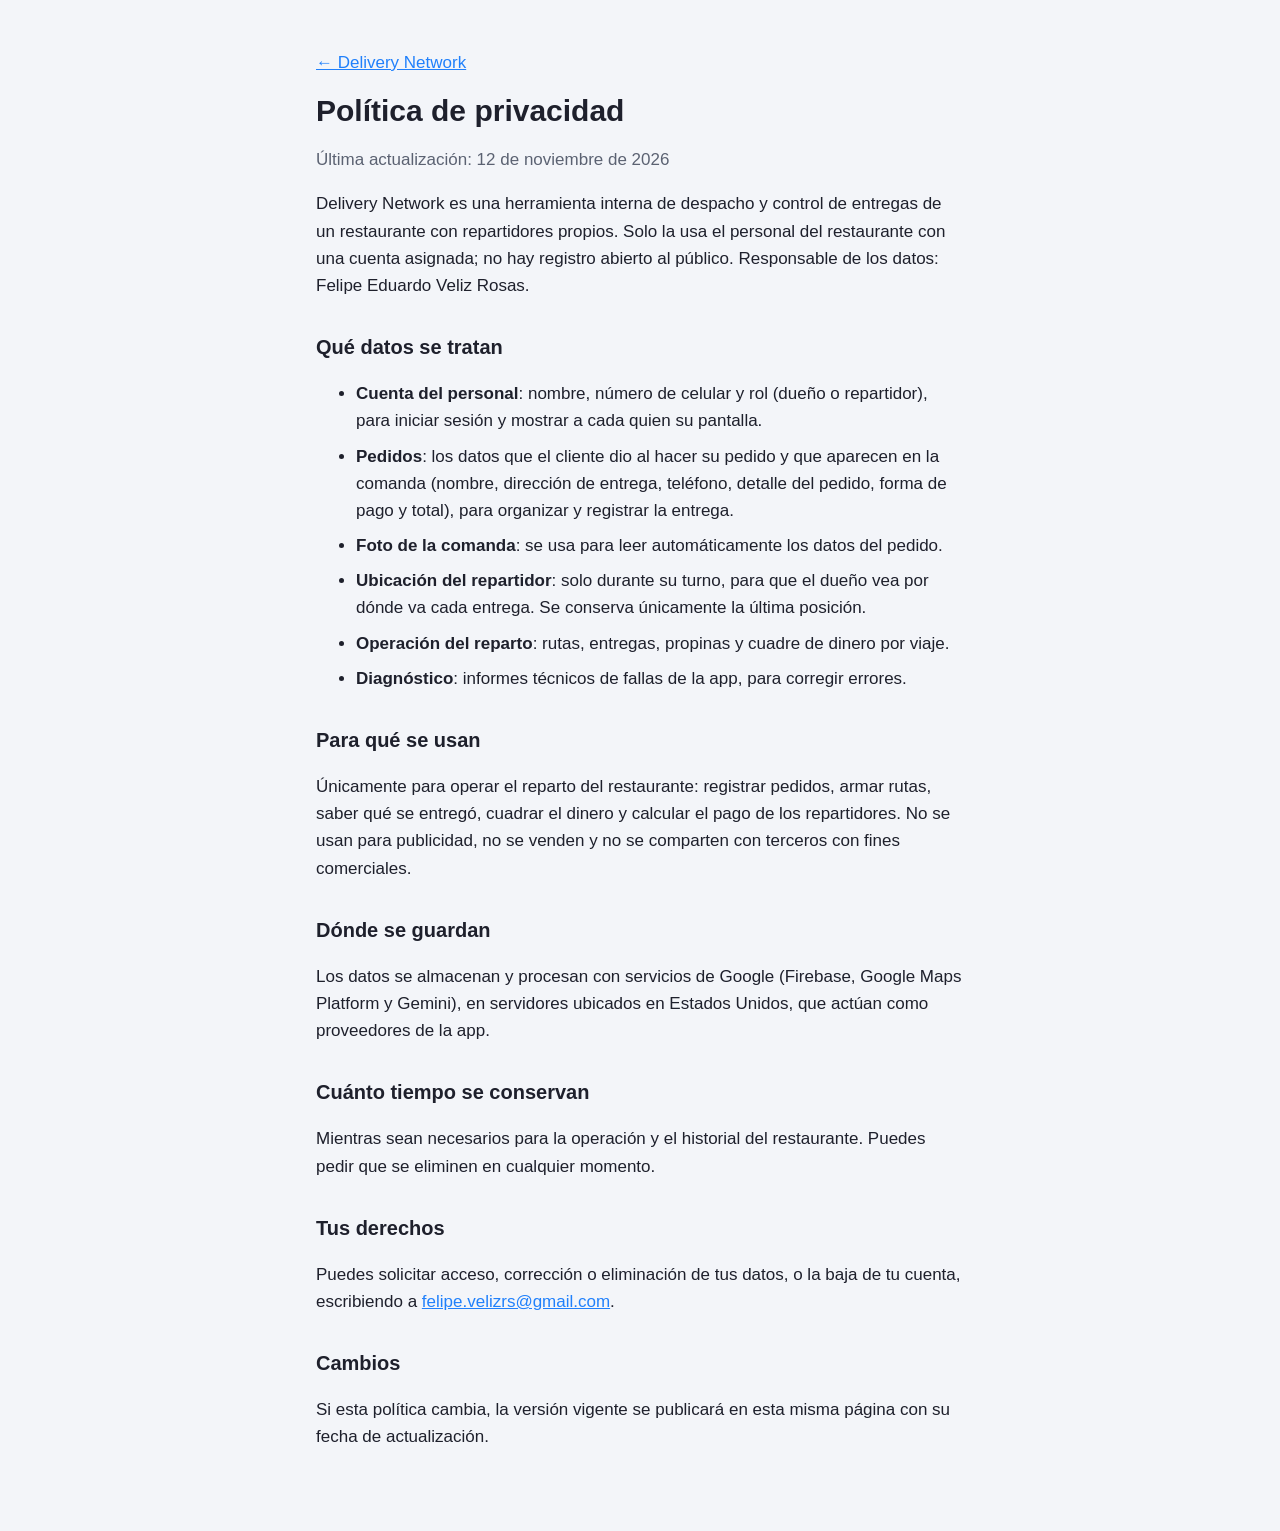
==== privacidad.html @ 831fd179 "Add support page and privacy policy Co-Authored-By: Claude Fable 5.2 <noreply@anthropic.com>" ====
<!doctype html>
<html lang="es">
<head>
<meta charset="utf-8">
<meta name="viewport" content="width=device-width, initial-scale=1">
<title>Política de privacidad — Delivery Network</title>
<link rel="stylesheet" href="style.css">
</head>
<body>
<main>
<p><a href="index.html">← Delivery Network</a></p>
<h1>Política de privacidad</h1>
<p class="muted">Última actualización: 12 de noviembre de 2026</p>

<p>Delivery Network es una herramienta interna de despacho y control de entregas de un restaurante con repartidores propios. Solo la usa el personal del restaurante con una cuenta asignada; no hay registro abierto al público. Responsable de los datos: Felipe Eduardo Veliz Rosas.</p>

<h2>Qué datos se tratan</h2>
<ul>
<li><strong>Cuenta del personal</strong>: nombre, número de celular y rol (dueño o repartidor), para iniciar sesión y mostrar a cada quien su pantalla.</li>
<li><strong>Pedidos</strong>: los datos que el cliente dio al hacer su pedido y que aparecen en la comanda (nombre, dirección de entrega, teléfono, detalle del pedido, forma de pago y total), para organizar y registrar la entrega.</li>
<li><strong>Foto de la comanda</strong>: se usa para leer automáticamente los datos del pedido.</li>
<li><strong>Ubicación del repartidor</strong>: solo durante su turno, para que el dueño vea por dónde va cada entrega. Se conserva únicamente la última posición.</li>
<li><strong>Operación del reparto</strong>: rutas, entregas, propinas y cuadre de dinero por viaje.</li>
<li><strong>Diagnóstico</strong>: informes técnicos de fallas de la app, para corregir errores.</li>
</ul>

<h2>Para qué se usan</h2>
<p>Únicamente para operar el reparto del restaurante: registrar pedidos, armar rutas, saber qué se entregó, cuadrar el dinero y calcular el pago de los repartidores. No se usan para publicidad, no se venden y no se comparten con terceros con fines comerciales.</p>

<h2>Dónde se guardan</h2>
<p>Los datos se almacenan y procesan con servicios de Google (Firebase, Google Maps Platform y Gemini), en servidores ubicados en Estados Unidos, que actúan como proveedores de la app.</p>

<h2>Cuánto tiempo se conservan</h2>
<p>Mientras sean necesarios para la operación y el historial del restaurante. Puedes pedir que se eliminen en cualquier momento.</p>

<h2>Tus derechos</h2>
<p>Puedes solicitar acceso, corrección o eliminación de tus datos, o la baja de tu cuenta, escribiendo a <a href="mailto:felipe.velizrs@gmail.com">felipe.velizrs@gmail.com</a>.</p>

<h2>Cambios</h2>
<p>Si esta política cambia, la versión vigente se publicará en esta misma página con su fecha de actualización.</p>
</main>
</body>
</html>
---- style.css ----
:root { --brand: #2080FB; --ink: #1E202C; --muted: #5b6272; --bg: #f3f5f9; }
* { box-sizing: border-box; }
body { margin: 0; background: var(--bg); color: var(--ink); font: 17px/1.6 -apple-system, BlinkMacSystemFont, "Segoe UI", Roboto, sans-serif; }
main { max-width: 680px; margin: 0 auto; padding: 32px 16px 64px; }
h1 { font-size: 30px; line-height: 1.2; margin: 16px 0 8px; }
h2 { font-size: 20px; margin: 32px 0 8px; }
a { color: var(--brand); }
.muted { color: var(--muted); }
li { margin-bottom: 8px; }
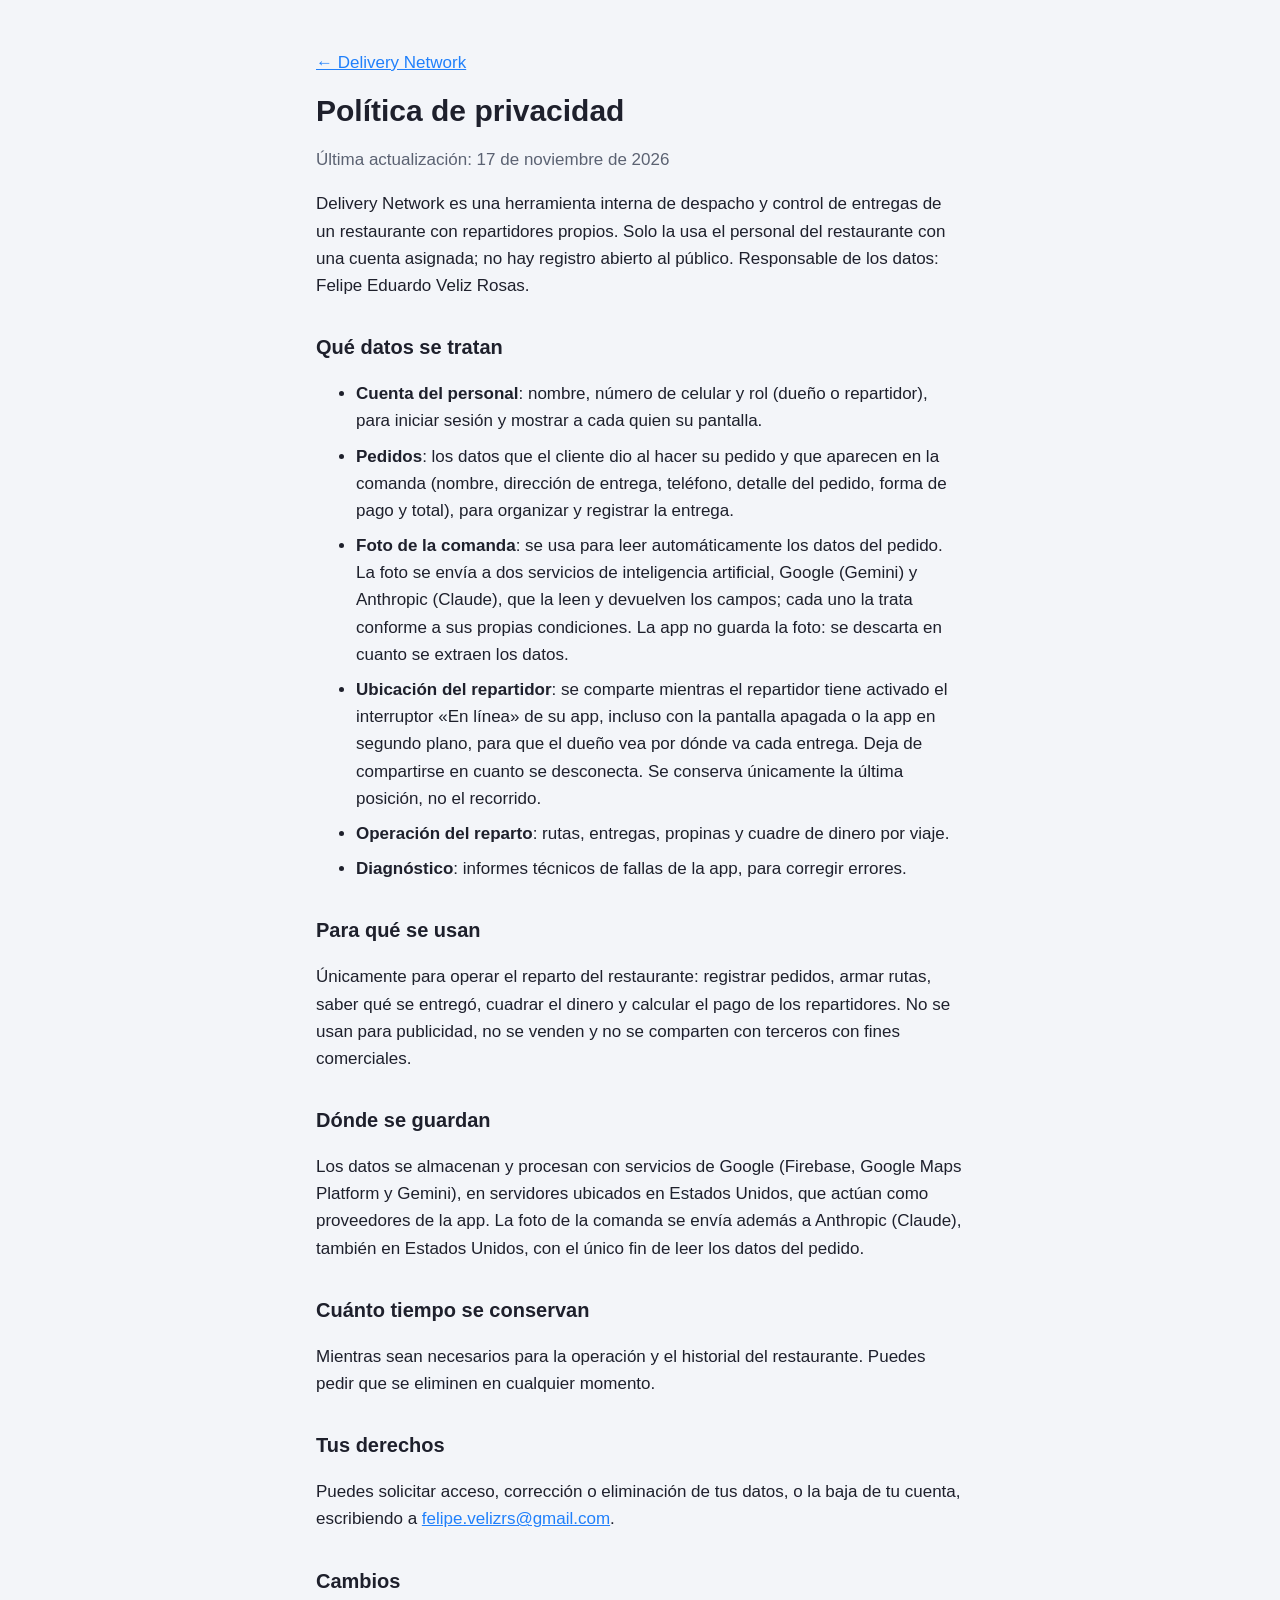
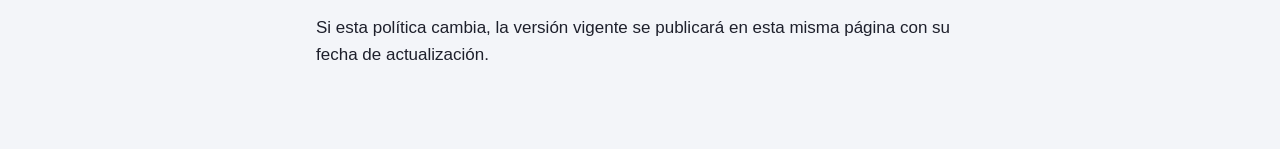
==== commit d522c54b: "Update the privacy policy for location sharing and the dual AI reading Location is shared while the " ====
--- a/privacidad.html
+++ b/privacidad.html
@@ -10,7 +10,7 @@
 <main>
 <p><a href="index.html">← Delivery Network</a></p>
 <h1>Política de privacidad</h1>
-<p class="muted">Última actualización: 12 de noviembre de 2026</p>
+<p class="muted">Última actualización: 17 de noviembre de 2026</p>
 
 <p>Delivery Network es una herramienta interna de despacho y control de entregas de un restaurante con repartidores propios. Solo la usa el personal del restaurante con una cuenta asignada; no hay registro abierto al público. Responsable de los datos: Felipe Eduardo Veliz Rosas.</p>
 
@@ -18,8 +18,8 @@
 <ul>
 <li><strong>Cuenta del personal</strong>: nombre, número de celular y rol (dueño o repartidor), para iniciar sesión y mostrar a cada quien su pantalla.</li>
 <li><strong>Pedidos</strong>: los datos que el cliente dio al hacer su pedido y que aparecen en la comanda (nombre, dirección de entrega, teléfono, detalle del pedido, forma de pago y total), para organizar y registrar la entrega.</li>
-<li><strong>Foto de la comanda</strong>: se usa para leer automáticamente los datos del pedido.</li>
-<li><strong>Ubicación del repartidor</strong>: solo durante su turno, para que el dueño vea por dónde va cada entrega. Se conserva únicamente la última posición.</li>
+<li><strong>Foto de la comanda</strong>: se usa para leer automáticamente los datos del pedido. La foto se envía a dos servicios de inteligencia artificial, Google (Gemini) y Anthropic (Claude), que la leen y devuelven los campos; cada uno la trata conforme a sus propias condiciones. La app no guarda la foto: se descarta en cuanto se extraen los datos.</li>
+<li><strong>Ubicación del repartidor</strong>: se comparte mientras el repartidor tiene activado el interruptor «En línea» de su app, incluso con la pantalla apagada o la app en segundo plano, para que el dueño vea por dónde va cada entrega. Deja de compartirse en cuanto se desconecta. Se conserva únicamente la última posición, no el recorrido.</li>
 <li><strong>Operación del reparto</strong>: rutas, entregas, propinas y cuadre de dinero por viaje.</li>
 <li><strong>Diagnóstico</strong>: informes técnicos de fallas de la app, para corregir errores.</li>
 </ul>
@@ -28,7 +28,7 @@
 <p>Únicamente para operar el reparto del restaurante: registrar pedidos, armar rutas, saber qué se entregó, cuadrar el dinero y calcular el pago de los repartidores. No se usan para publicidad, no se venden y no se comparten con terceros con fines comerciales.</p>
 
 <h2>Dónde se guardan</h2>
-<p>Los datos se almacenan y procesan con servicios de Google (Firebase, Google Maps Platform y Gemini), en servidores ubicados en Estados Unidos, que actúan como proveedores de la app.</p>
+<p>Los datos se almacenan y procesan con servicios de Google (Firebase, Google Maps Platform y Gemini), en servidores ubicados en Estados Unidos, que actúan como proveedores de la app. La foto de la comanda se envía además a Anthropic (Claude), también en Estados Unidos, con el único fin de leer los datos del pedido.</p>
 
 <h2>Cuánto tiempo se conservan</h2>
 <p>Mientras sean necesarios para la operación y el historial del restaurante. Puedes pedir que se eliminen en cualquier momento.</p>
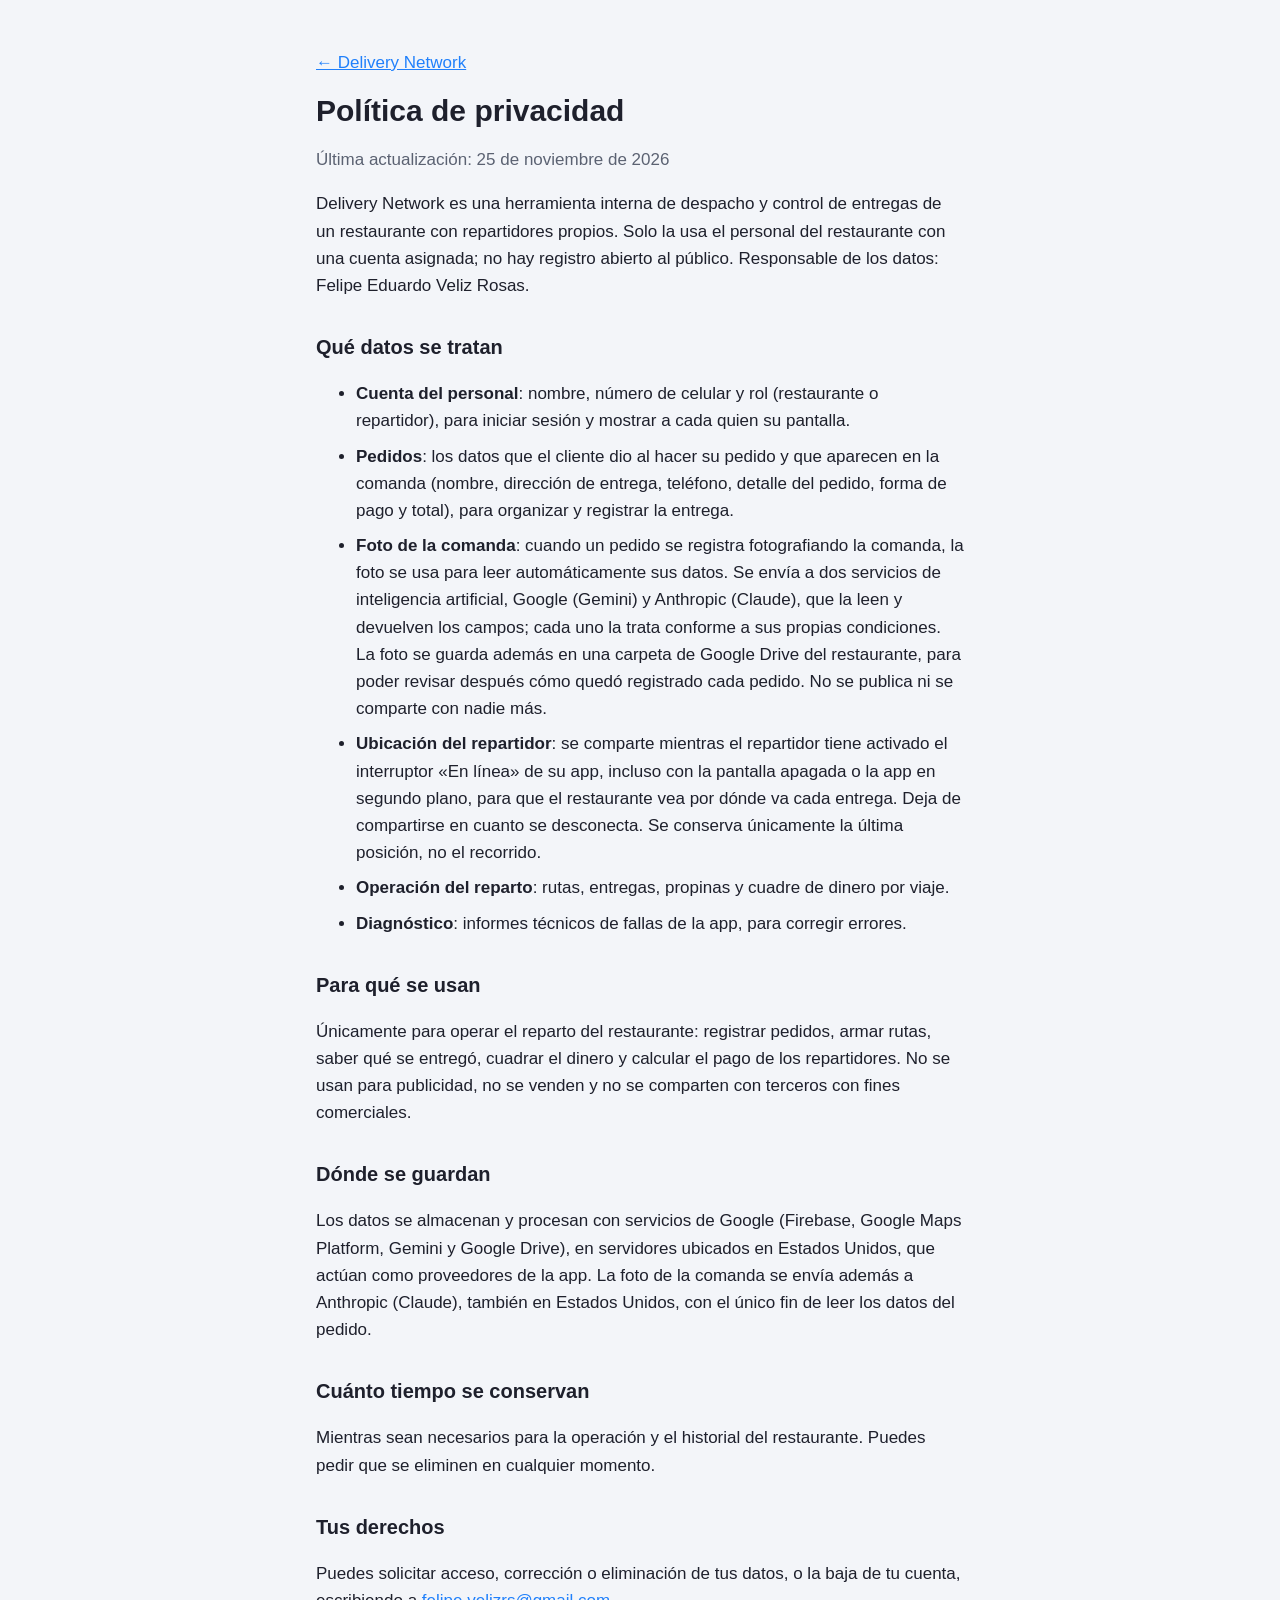
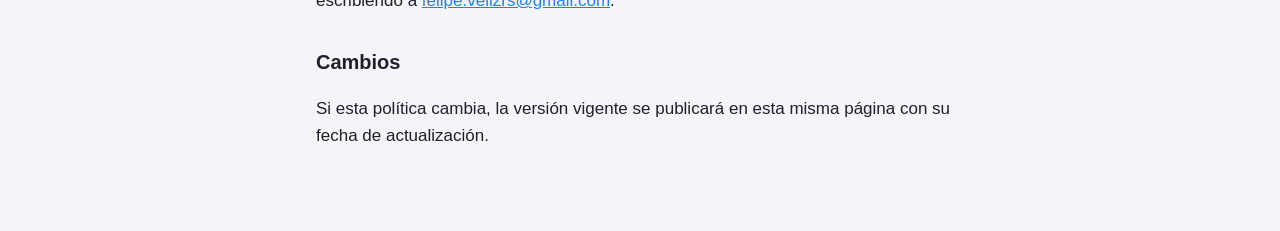
==== commit fd135ceb: "Say that the ticket photo is kept in Drive, and stop saying "dueño" The policy claimed the app disca" ====
--- a/privacidad.html
+++ b/privacidad.html
@@ -10,16 +10,16 @@
 <main>
 <p><a href="index.html">← Delivery Network</a></p>
 <h1>Política de privacidad</h1>
-<p class="muted">Última actualización: 17 de noviembre de 2026</p>
+<p class="muted">Última actualización: 25 de noviembre de 2026</p>
 
 <p>Delivery Network es una herramienta interna de despacho y control de entregas de un restaurante con repartidores propios. Solo la usa el personal del restaurante con una cuenta asignada; no hay registro abierto al público. Responsable de los datos: Felipe Eduardo Veliz Rosas.</p>
 
 <h2>Qué datos se tratan</h2>
 <ul>
-<li><strong>Cuenta del personal</strong>: nombre, número de celular y rol (dueño o repartidor), para iniciar sesión y mostrar a cada quien su pantalla.</li>
+<li><strong>Cuenta del personal</strong>: nombre, número de celular y rol (restaurante o repartidor), para iniciar sesión y mostrar a cada quien su pantalla.</li>
 <li><strong>Pedidos</strong>: los datos que el cliente dio al hacer su pedido y que aparecen en la comanda (nombre, dirección de entrega, teléfono, detalle del pedido, forma de pago y total), para organizar y registrar la entrega.</li>
-<li><strong>Foto de la comanda</strong>: se usa para leer automáticamente los datos del pedido. La foto se envía a dos servicios de inteligencia artificial, Google (Gemini) y Anthropic (Claude), que la leen y devuelven los campos; cada uno la trata conforme a sus propias condiciones. La app no guarda la foto: se descarta en cuanto se extraen los datos.</li>
-<li><strong>Ubicación del repartidor</strong>: se comparte mientras el repartidor tiene activado el interruptor «En línea» de su app, incluso con la pantalla apagada o la app en segundo plano, para que el dueño vea por dónde va cada entrega. Deja de compartirse en cuanto se desconecta. Se conserva únicamente la última posición, no el recorrido.</li>
+<li><strong>Foto de la comanda</strong>: cuando un pedido se registra fotografiando la comanda, la foto se usa para leer automáticamente sus datos. Se envía a dos servicios de inteligencia artificial, Google (Gemini) y Anthropic (Claude), que la leen y devuelven los campos; cada uno la trata conforme a sus propias condiciones. La foto se guarda además en una carpeta de Google Drive del restaurante, para poder revisar después cómo quedó registrado cada pedido. No se publica ni se comparte con nadie más.</li>
+<li><strong>Ubicación del repartidor</strong>: se comparte mientras el repartidor tiene activado el interruptor «En línea» de su app, incluso con la pantalla apagada o la app en segundo plano, para que el restaurante vea por dónde va cada entrega. Deja de compartirse en cuanto se desconecta. Se conserva únicamente la última posición, no el recorrido.</li>
 <li><strong>Operación del reparto</strong>: rutas, entregas, propinas y cuadre de dinero por viaje.</li>
 <li><strong>Diagnóstico</strong>: informes técnicos de fallas de la app, para corregir errores.</li>
 </ul>
@@ -28,7 +28,7 @@
 <p>Únicamente para operar el reparto del restaurante: registrar pedidos, armar rutas, saber qué se entregó, cuadrar el dinero y calcular el pago de los repartidores. No se usan para publicidad, no se venden y no se comparten con terceros con fines comerciales.</p>
 
 <h2>Dónde se guardan</h2>
-<p>Los datos se almacenan y procesan con servicios de Google (Firebase, Google Maps Platform y Gemini), en servidores ubicados en Estados Unidos, que actúan como proveedores de la app. La foto de la comanda se envía además a Anthropic (Claude), también en Estados Unidos, con el único fin de leer los datos del pedido.</p>
+<p>Los datos se almacenan y procesan con servicios de Google (Firebase, Google Maps Platform, Gemini y Google Drive), en servidores ubicados en Estados Unidos, que actúan como proveedores de la app. La foto de la comanda se envía además a Anthropic (Claude), también en Estados Unidos, con el único fin de leer los datos del pedido.</p>
 
 <h2>Cuánto tiempo se conservan</h2>
 <p>Mientras sean necesarios para la operación y el historial del restaurante. Puedes pedir que se eliminen en cualquier momento.</p>
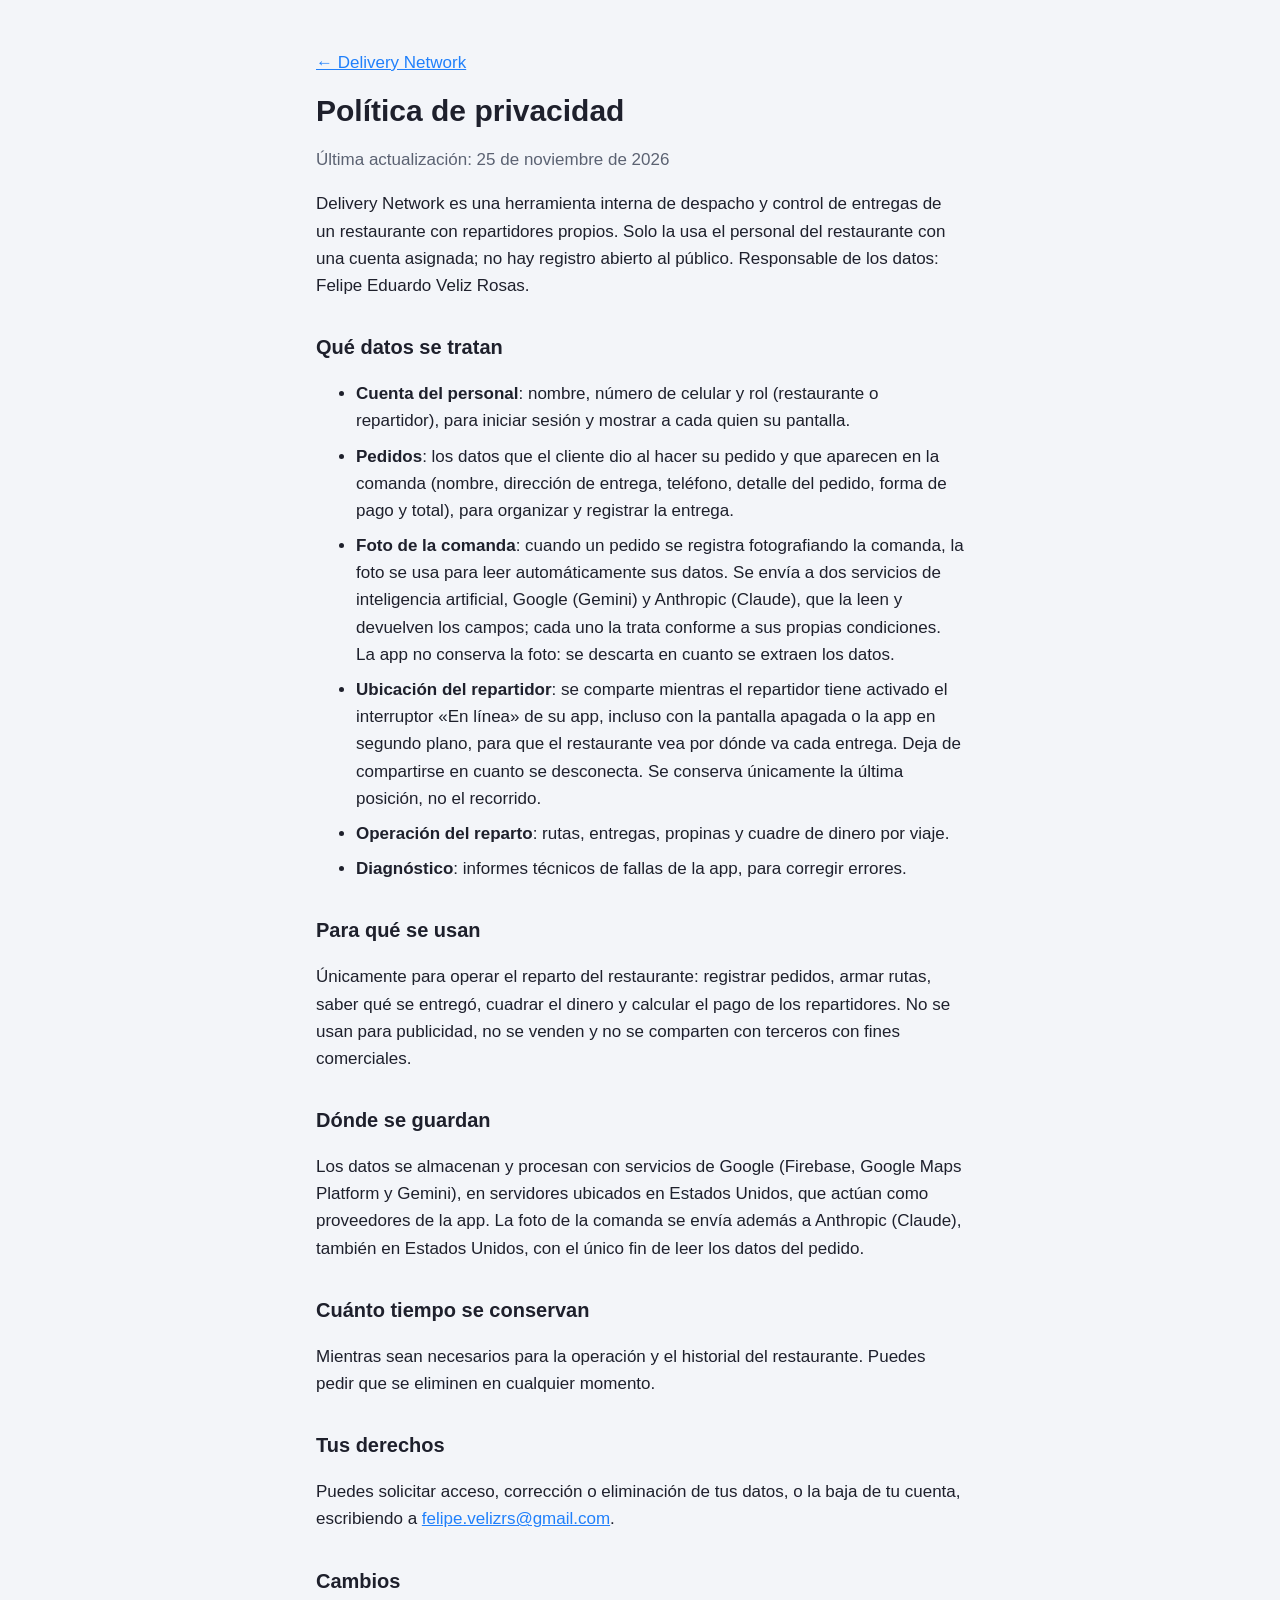
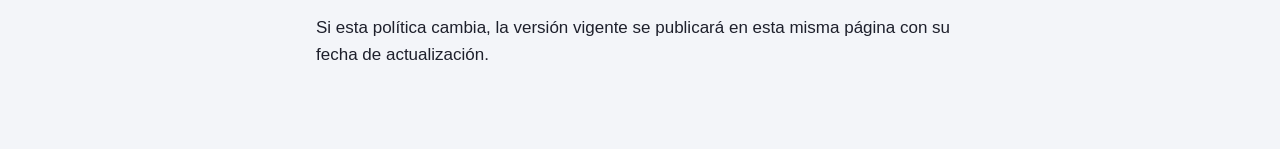
==== commit b19b6436: "Say again that the ticket photo is not kept The archive that copied every ticket photo to the restau" ====
--- a/privacidad.html
+++ b/privacidad.html
@@ -18,7 +18,7 @@
 <ul>
 <li><strong>Cuenta del personal</strong>: nombre, número de celular y rol (restaurante o repartidor), para iniciar sesión y mostrar a cada quien su pantalla.</li>
 <li><strong>Pedidos</strong>: los datos que el cliente dio al hacer su pedido y que aparecen en la comanda (nombre, dirección de entrega, teléfono, detalle del pedido, forma de pago y total), para organizar y registrar la entrega.</li>
-<li><strong>Foto de la comanda</strong>: cuando un pedido se registra fotografiando la comanda, la foto se usa para leer automáticamente sus datos. Se envía a dos servicios de inteligencia artificial, Google (Gemini) y Anthropic (Claude), que la leen y devuelven los campos; cada uno la trata conforme a sus propias condiciones. La foto se guarda además en una carpeta de Google Drive del restaurante, para poder revisar después cómo quedó registrado cada pedido. No se publica ni se comparte con nadie más.</li>
+<li><strong>Foto de la comanda</strong>: cuando un pedido se registra fotografiando la comanda, la foto se usa para leer automáticamente sus datos. Se envía a dos servicios de inteligencia artificial, Google (Gemini) y Anthropic (Claude), que la leen y devuelven los campos; cada uno la trata conforme a sus propias condiciones. La app no conserva la foto: se descarta en cuanto se extraen los datos.</li>
 <li><strong>Ubicación del repartidor</strong>: se comparte mientras el repartidor tiene activado el interruptor «En línea» de su app, incluso con la pantalla apagada o la app en segundo plano, para que el restaurante vea por dónde va cada entrega. Deja de compartirse en cuanto se desconecta. Se conserva únicamente la última posición, no el recorrido.</li>
 <li><strong>Operación del reparto</strong>: rutas, entregas, propinas y cuadre de dinero por viaje.</li>
 <li><strong>Diagnóstico</strong>: informes técnicos de fallas de la app, para corregir errores.</li>
@@ -28,7 +28,7 @@
 <p>Únicamente para operar el reparto del restaurante: registrar pedidos, armar rutas, saber qué se entregó, cuadrar el dinero y calcular el pago de los repartidores. No se usan para publicidad, no se venden y no se comparten con terceros con fines comerciales.</p>
 
 <h2>Dónde se guardan</h2>
-<p>Los datos se almacenan y procesan con servicios de Google (Firebase, Google Maps Platform, Gemini y Google Drive), en servidores ubicados en Estados Unidos, que actúan como proveedores de la app. La foto de la comanda se envía además a Anthropic (Claude), también en Estados Unidos, con el único fin de leer los datos del pedido.</p>
+<p>Los datos se almacenan y procesan con servicios de Google (Firebase, Google Maps Platform y Gemini), en servidores ubicados en Estados Unidos, que actúan como proveedores de la app. La foto de la comanda se envía además a Anthropic (Claude), también en Estados Unidos, con el único fin de leer los datos del pedido.</p>
 
 <h2>Cuánto tiempo se conservan</h2>
 <p>Mientras sean necesarios para la operación y el historial del restaurante. Puedes pedir que se eliminen en cualquier momento.</p>
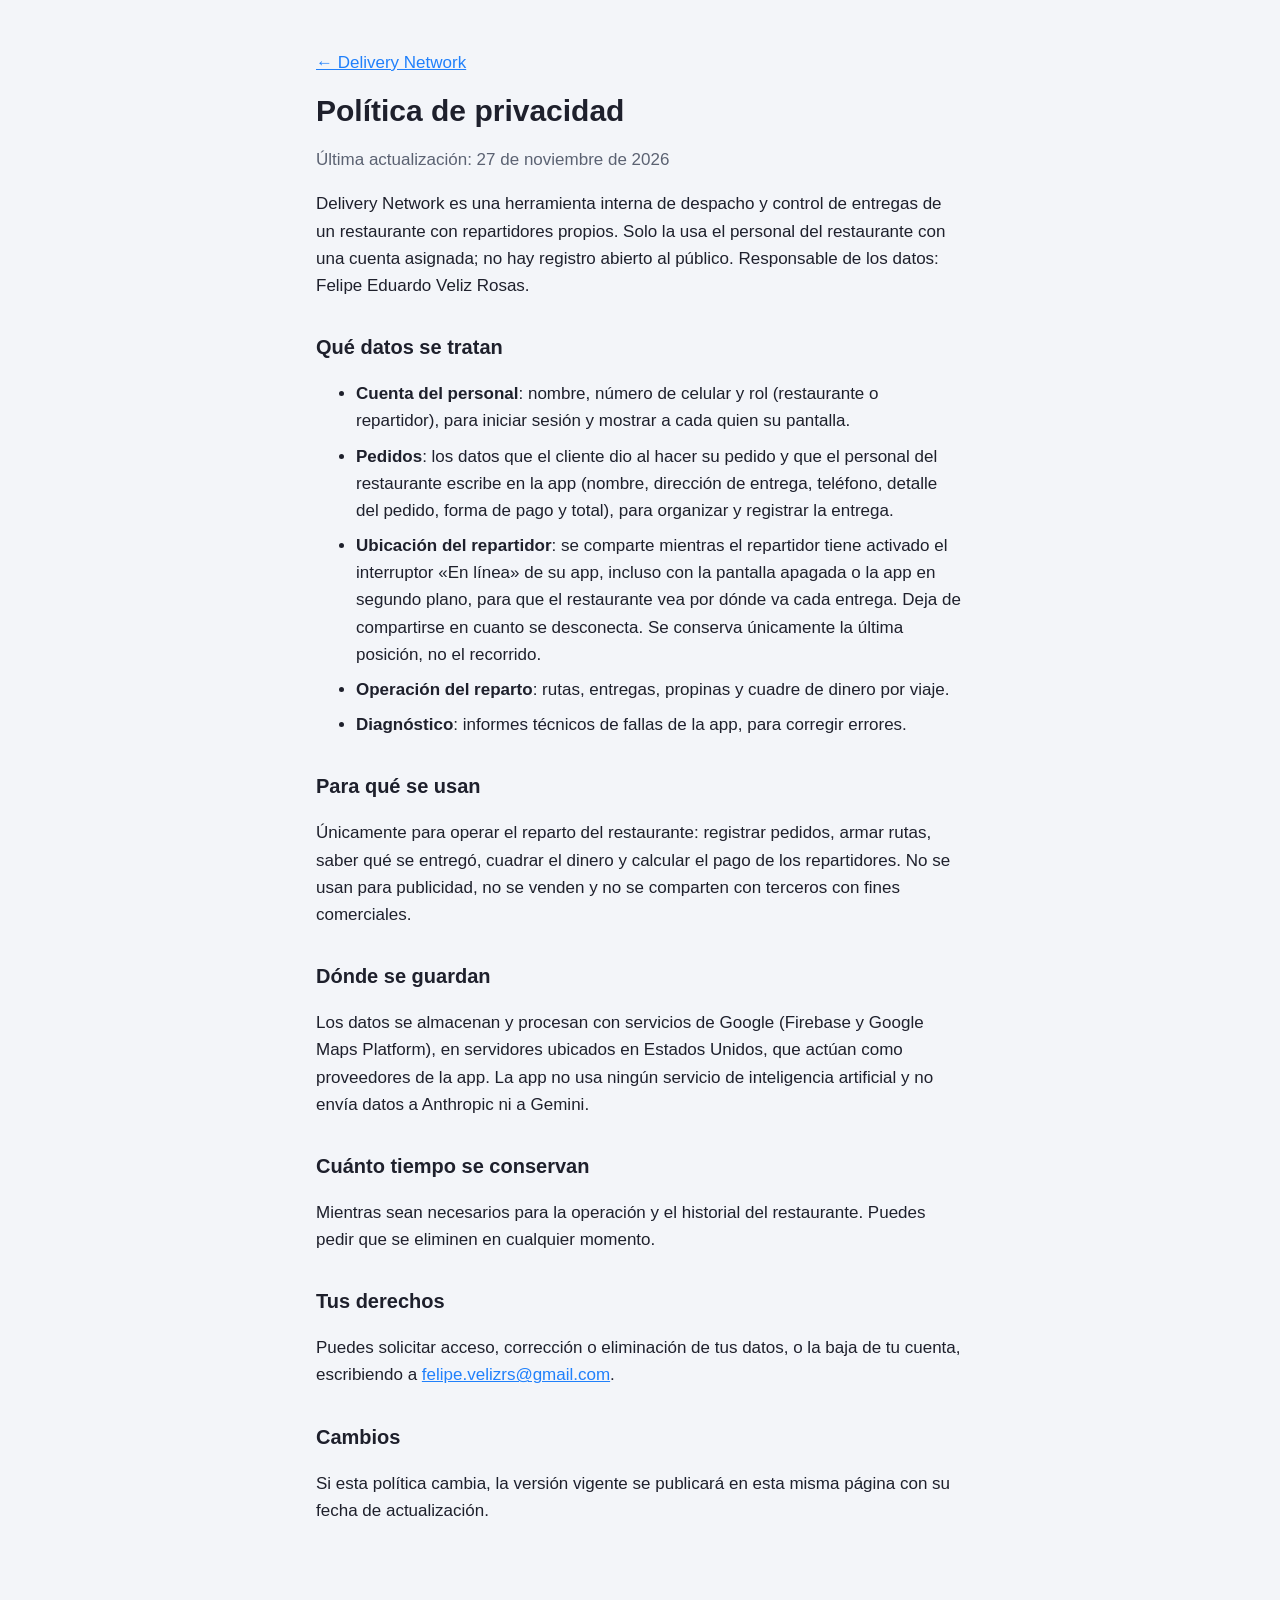
==== commit 4ac15737: "Stop declaring the ticket photo and the two AI services The photo of a paper comanda stopped being a" ====
--- a/privacidad.html
+++ b/privacidad.html
@@ -10,15 +10,14 @@
 <main>
 <p><a href="index.html">← Delivery Network</a></p>
 <h1>Política de privacidad</h1>
-<p class="muted">Última actualización: 25 de noviembre de 2026</p>
+<p class="muted">Última actualización: 27 de noviembre de 2026</p>
 
 <p>Delivery Network es una herramienta interna de despacho y control de entregas de un restaurante con repartidores propios. Solo la usa el personal del restaurante con una cuenta asignada; no hay registro abierto al público. Responsable de los datos: Felipe Eduardo Veliz Rosas.</p>
 
 <h2>Qué datos se tratan</h2>
 <ul>
 <li><strong>Cuenta del personal</strong>: nombre, número de celular y rol (restaurante o repartidor), para iniciar sesión y mostrar a cada quien su pantalla.</li>
-<li><strong>Pedidos</strong>: los datos que el cliente dio al hacer su pedido y que aparecen en la comanda (nombre, dirección de entrega, teléfono, detalle del pedido, forma de pago y total), para organizar y registrar la entrega.</li>
-<li><strong>Foto de la comanda</strong>: cuando un pedido se registra fotografiando la comanda, la foto se usa para leer automáticamente sus datos. Se envía a dos servicios de inteligencia artificial, Google (Gemini) y Anthropic (Claude), que la leen y devuelven los campos; cada uno la trata conforme a sus propias condiciones. La app no conserva la foto: se descarta en cuanto se extraen los datos.</li>
+<li><strong>Pedidos</strong>: los datos que el cliente dio al hacer su pedido y que el personal del restaurante escribe en la app (nombre, dirección de entrega, teléfono, detalle del pedido, forma de pago y total), para organizar y registrar la entrega.</li>
 <li><strong>Ubicación del repartidor</strong>: se comparte mientras el repartidor tiene activado el interruptor «En línea» de su app, incluso con la pantalla apagada o la app en segundo plano, para que el restaurante vea por dónde va cada entrega. Deja de compartirse en cuanto se desconecta. Se conserva únicamente la última posición, no el recorrido.</li>
 <li><strong>Operación del reparto</strong>: rutas, entregas, propinas y cuadre de dinero por viaje.</li>
 <li><strong>Diagnóstico</strong>: informes técnicos de fallas de la app, para corregir errores.</li>
@@ -28,7 +27,7 @@
 <p>Únicamente para operar el reparto del restaurante: registrar pedidos, armar rutas, saber qué se entregó, cuadrar el dinero y calcular el pago de los repartidores. No se usan para publicidad, no se venden y no se comparten con terceros con fines comerciales.</p>
 
 <h2>Dónde se guardan</h2>
-<p>Los datos se almacenan y procesan con servicios de Google (Firebase, Google Maps Platform y Gemini), en servidores ubicados en Estados Unidos, que actúan como proveedores de la app. La foto de la comanda se envía además a Anthropic (Claude), también en Estados Unidos, con el único fin de leer los datos del pedido.</p>
+<p>Los datos se almacenan y procesan con servicios de Google (Firebase y Google Maps Platform), en servidores ubicados en Estados Unidos, que actúan como proveedores de la app. La app no usa ningún servicio de inteligencia artificial y no envía datos a Anthropic ni a Gemini.</p>
 
 <h2>Cuánto tiempo se conservan</h2>
 <p>Mientras sean necesarios para la operación y el historial del restaurante. Puedes pedir que se eliminen en cualquier momento.</p>
